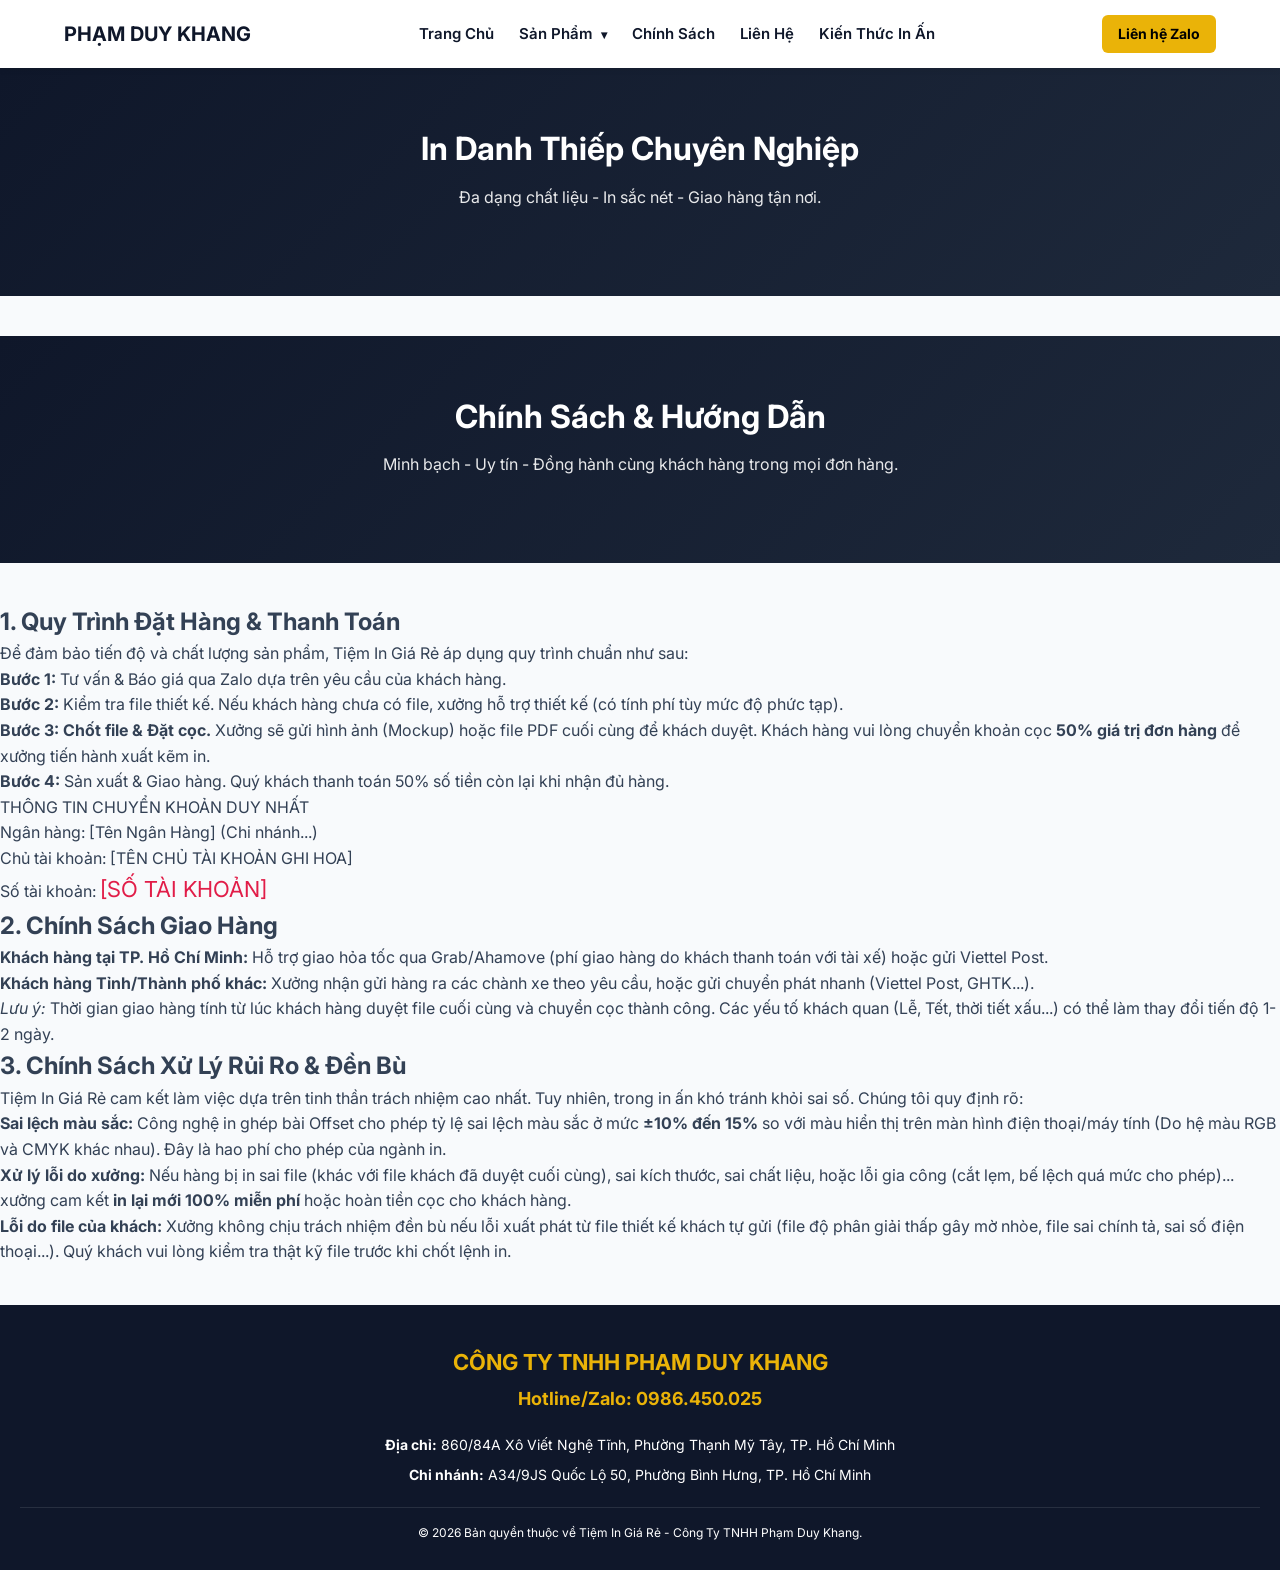
==== chinh-sach.html @ 33e27e48 "Update chinh-sach.html" ====
<!DOCTYPE html>
<html lang="vi">
    
    <!-- Google tag (gtag.js) -->
<script async src="https://www.googletagmanager.com/gtag/js?id=G-KDV619X24Z"></script>
<script>
  window.dataLayer = window.dataLayer || [];
  function gtag(){dataLayer.push(arguments);}
  gtag('js', new Date());

  gtag('config', 'G-KDV619X24Z');
</script>
    
<head>
    <meta charset="UTF-8">
    <meta name="viewport" content="width=device-width, initial-scale=1.0">
    <title>Tiệm In Giá Rẻ | CÔNG TY TNHH PHẠM DUY KHANG</title>
    <link rel="icon" href="favicon.png" type="image/png">
    <link rel="stylesheet" href="style.css">
    
    <!-- GỌI BỘ NÃO JS TỰ ĐỘNG NẠP HEADER/FOOTER -->
    <script src="main.js" defer></script> 
</head>
<body>
    <!-- ĐIỂM CHỜ NẠP HEADER TỰ ĐỘNG -->
    <div id="header-placeholder"></div>

    <section class="hero">
        <h1>In Danh Thiếp Chuyên Nghiệp</h1>
        <p>Đa dạng chất liệu - In sắc nét - Giao hàng tận nơi.</p>
    </section>

    <section class="hero" style="padding: 60px 20px;">
        <h1>Chính Sách & Hướng Dẫn</h1>
        <p>Minh bạch - Uy tín - Đồng hành cùng khách hàng trong mọi đơn hàng.</p>
    </section>

    <div class="policy-container">
        
        <!-- 1. Hướng Dẫn Đặt Hàng & Thanh Toán -->
        <div class="policy-section">
            <h2 class="policy-title">1. Quy Trình Đặt Hàng & Thanh Toán</h2>
            <div class="policy-content">
                <p>Để đảm bảo tiến độ và chất lượng sản phẩm, Tiệm In Giá Rẻ áp dụng quy trình chuẩn như sau:</p>
                <ul>
                    <li><strong>Bước 1:</strong> Tư vấn & Báo giá qua Zalo dựa trên yêu cầu của khách hàng.</li>
                    <li><strong>Bước 2:</strong> Kiểm tra file thiết kế. Nếu khách hàng chưa có file, xưởng hỗ trợ thiết kế (có tính phí tùy mức độ phức tạp).</li>
                    <li><strong>Bước 3: Chốt file & Đặt cọc.</strong> Xưởng sẽ gửi hình ảnh (Mockup) hoặc file PDF cuối cùng để khách duyệt. Khách hàng vui lòng chuyển khoản cọc <strong>50% giá trị đơn hàng</strong> để xưởng tiến hành xuất kẽm in.</li>
                    <li><strong>Bước 4:</strong> Sản xuất & Giao hàng. Quý khách thanh toán 50% số tiền còn lại khi nhận đủ hàng.</li>
                </ul>
                <div class="bank-box">
                    <div class="bank-name">THÔNG TIN CHUYỂN KHOẢN DUY NHẤT</div>
                    <div class="bank-details">
                        <!-- ANH SỬA LẠI TÊN NGÂN HÀNG VÀ STK CỦA ANH Ở ĐÂY NHÉ -->
                        Ngân hàng: [Tên Ngân Hàng] (Chi nhánh...)<br>
                        Chủ tài khoản: [TÊN CHỦ TÀI KHOẢN GHI HOA]<br>
                        Số tài khoản: <span style="font-size: 22px; color: #e11d48;">[SỐ TÀI KHOẢN]</span>
                    </div>
                </div>
            </div>
        </div>

        <!-- 2. Chính Sách Giao Hàng -->
        <div class="policy-section">
            <h2 class="policy-title">2. Chính Sách Giao Hàng</h2>
            <div class="policy-content">
                <ul>
                    <li><strong>Khách hàng tại TP. Hồ Chí Minh:</strong> Hỗ trợ giao hỏa tốc qua Grab/Ahamove (phí giao hàng do khách thanh toán với tài xế) hoặc gửi Viettel Post.</li>
                    <li><strong>Khách hàng Tỉnh/Thành phố khác:</strong> Xưởng nhận gửi hàng ra các chành xe theo yêu cầu, hoặc gửi chuyển phát nhanh (Viettel Post, GHTK...).</li>
                    <li><em>Lưu ý:</em> Thời gian giao hàng tính từ lúc khách hàng duyệt file cuối cùng và chuyển cọc thành công. Các yếu tố khách quan (Lễ, Tết, thời tiết xấu...) có thể làm thay đổi tiến độ 1-2 ngày.</li>
                </ul>
            </div>
        </div>

        <!-- 3. Chính Sách Xử Lý Rủi Ro / Bảo Hành -->
        <div class="policy-section">
            <h2 class="policy-title">3. Chính Sách Xử Lý Rủi Ro & Đền Bù</h2>
            <div class="policy-content">
                <p>Tiệm In Giá Rẻ cam kết làm việc dựa trên tinh thần trách nhiệm cao nhất. Tuy nhiên, trong in ấn khó tránh khỏi sai số. Chúng tôi quy định rõ:</p>
                <ul>
                    <li><strong>Sai lệch màu sắc:</strong> Công nghệ in ghép bài Offset cho phép tỷ lệ sai lệch màu sắc ở mức <strong>±10% đến 15%</strong> so với màu hiển thị trên màn hình điện thoại/máy tính (Do hệ màu RGB và CMYK khác nhau). Đây là hao phí cho phép của ngành in.</li>
                    <li><strong>Xử lý lỗi do xưởng:</strong> Nếu hàng bị in sai file (khác với file khách đã duyệt cuối cùng), sai kích thước, sai chất liệu, hoặc lỗi gia công (cắt lẹm, bế lệch quá mức cho phép)... xưởng cam kết <strong>in lại mới 100% miễn phí</strong> hoặc hoàn tiền cọc cho khách hàng.</li>
                    <li><strong>Lỗi do file của khách:</strong> Xưởng không chịu trách nhiệm đền bù nếu lỗi xuất phát từ file thiết kế khách tự gửi (file độ phân giải thấp gây mờ nhòe, file sai chính tả, sai số điện thoại...). Quý khách vui lòng kiểm tra thật kỹ file trước khi chốt lệnh in.</li>
                </ul>
            </div>
        </div>

    </div>

    <footer id="contact">
        <h2>CÔNG TY TNHH PHẠM DUY KHANG</h2>
        <p><strong>Hotline/Zalo:</strong> 0986.450.025</p>
        <p><strong>Địa chỉ:</strong> 860/84A Xô Viết Nghệ Tĩnh, Phường Thạnh Mỹ Tây, TP. Hồ Chí Minh</p>
        <p><strong>Chi nhánh:</strong> A34/9JS Quốc Lộ 50, Phường Bình Hưng, TP. Hồ Chí Minh</p>
        <p class="copyright">© 2026 Bản quyền thuộc về Tiệm In Giá Rẻ - Công Ty TNHH Phạm Duy Khang.</p>
    </footer>

    <script>
        document.addEventListener('DOMContentLoaded', function() {
            const mobileMenu = document.getElementById('mobile-menu');
            const navLinks = document.getElementById('nav-links');
            mobileMenu.addEventListener('click', function() {
                navLinks.classList.toggle('active');
                mobileMenu.classList.toggle('is-active');
            });

            const dropBtn = document.querySelector('.dropbtn');
            const dropdownContent = document.querySelector('.dropdown-content');
            dropBtn.addEventListener('click', function(e) {
                if (window.innerWidth <= 768) {
                    e.preventDefault();
                    dropdownContent.classList.toggle('show');
                }
            });
        });
    </script>
</body>
</html>
---- style.css ----
/* 1. NHÚNG FONT CHỮ HIỆN ĐẠI TỪ GOOGLE */
@import url('https://fonts.googleapis.com/css2?family=Inter:wght@400;600;700&display=swap');

/* 2. KHAI BÁO BIẾN MÀU SẮC THƯƠNG HIỆU */
:root {
    --primary-blue: #0f172a; 
    --accent-gold: #eab308;  
    --bg-light: #f8fafc;     
    --text-main: #334155;    
    --white: #ffffff;
}

/* 3. ĐỊNH DẠNG CHUNG */
* { margin: 0; padding: 0; box-sizing: border-box; font-family: 'Inter', sans-serif; }
body { background-color: var(--bg-light); color: var(--text-main); line-height: 1.6; }

/* 4. THANH MENU (STICKY & KÍNH MỜ) */
header {
    display: flex;
    justify-content: space-between;
    align-items: center;
    padding: 15px 5%;
    background: rgba(255, 255, 255, 0.95);
    backdrop-filter: blur(10px); /* Hiệu ứng kính mờ */
    position: sticky;
    top: 0;
    z-index: 1000;
    box-shadow: 0 4px 6px -1px rgba(0, 0, 0, 0.05);
}

.logo a { text-decoration: none; font-size: 20px; font-weight: 700; color: var(--primary-blue); }

.nav-links { display: flex; align-items: center; gap: 25px; }
.nav-links a { text-decoration: none; color: var(--primary-blue); font-weight: 600; font-size: 15px; transition: color 0.3s; }
.nav-links a:hover { color: var(--accent-gold); }

/* Nút Zalo trên menu với hiệu ứng nảy nhẹ */
.btn-cta-header { background-color: var(--accent-gold); color: #000; padding: 8px 16px; border-radius: 6px; text-decoration: none; font-weight: 700; font-size: 14px; transition: all 0.3s ease; }
.btn-cta-header:hover { transform: translateY(-2px); box-shadow: 0 4px 10px rgba(234, 179, 8, 0.4); }
.btn-cta-mobile { display: none; }

/* --- MENU DROPDOWN (MÁY TÍNH) --- */
.dropdown { position: relative; display: inline-block; }
.dropbtn { display: inline-block; cursor: pointer; }
.arrow { font-size: 12px; margin-left: 5px; }

.dropdown-content {
    display: none; position: absolute; background-color: var(--white); min-width: 200px;
    box-shadow: 0 10px 25px rgba(0,0,0,0.1); z-index: 1000; border-radius: 8px;
    top: 100%; left: 0; padding: 10px 0; margin-top: 10px;
}
/* CẦU NỐI VÔ HÌNH CHỐNG RỚT MENU */
.dropdown-content::before { content: ""; position: absolute; top: -15px; left: 0; width: 100%; height: 15px; background: transparent; }

.dropdown-content a { color: var(--text-main); padding: 12px 20px; text-decoration: none; display: block; font-size: 14px; transition: background-color 0.2s; }
.dropdown-content a:hover { background-color: var(--bg-light); color: var(--accent-gold); }
.dropdown:hover .dropdown-content { display: block; }

/* NÚT HAMBURGER (ẨN TRÊN MÁY TÍNH) */
.menu-toggle { display: none; flex-direction: column; cursor: pointer; gap: 5px; }
.menu-toggle span { width: 25px; height: 3px; background-color: var(--primary-blue); border-radius: 3px; transition: 0.3s; }

/* 5. BANNER (HERO SECTION) */
.hero { background: linear-gradient(135deg, var(--primary-blue) 0%, #1e293b 100%); color: var(--white); text-align: center; padding: 60px 20px; margin-bottom: 40px; }
.hero h1 { font-size: 32px; margin-bottom: 15px; font-weight: 700; line-height: 1.3;}
.hero p { font-size: 16px; margin-bottom: 25px; opacity: 0.9; }

/* Nút bấm Banner nổi bật 3D */
.btn-cta { display: inline-block; background-color: var(--accent-gold); color: #000; padding: 12px 28px; border-radius: 8px; text-decoration: none; font-weight: 700; transition: all 0.3s ease; box-shadow: 0 4px 6px -1px rgba(234, 179, 8, 0.4);}
.btn-cta:hover { transform: translateY(-2px); box-shadow: 0 10px 15px -3px rgba(234, 179, 8, 0.5); }

/* 6. DANH SÁCH SẢN PHẨM & HIỆU ỨNG THẺ NỔI 3D PRO */
.products { 
    display: grid; 
    grid-template-columns: repeat(auto-fit, minmax(280px, 1fr)); 
    gap: 30px; 
    padding: 0 5%; 
    max-width: 1200px; 
    margin: 0 auto 60px auto; 
}

/* Thẻ sản phẩm mượt mà - Thêm overflow để chứa ảnh zoom */
.card { 
    background: var(--white); 
    border-radius: 16px; 
    padding: 20px; 
    text-align: center; 
    box-shadow: 0 4px 6px -1px rgba(0,0,0,0.05); 
    border: 1px solid #e2e8f0; 
    transition: all 0.4s cubic-bezier(0.175, 0.885, 0.32, 1.275); /* Hiệu ứng nảy nhẹ cực mượt */
    overflow: hidden;
}

/* HIỆU ỨNG NỔI LÊN MẠNH MẼ KHI RÊ CHUỘT */
.card:hover { 
    transform: translateY(-15px); /* Nổi cao hẳn lên 15px */
    box-shadow: 0 25px 35px -5px rgba(0, 0, 0, 0.15), 0 15px 15px -5px rgba(0, 0, 0, 0.05); /* Bóng đổ sâu và xịn hơn */
    border-color: var(--accent-gold); /* Viền sáng lên màu Vàng Gold */
}

/* Ảnh sản phẩm */
.product-img { 
    width: 100%; 
    border-radius: 12px; 
    margin-bottom: 15px; 
    object-fit: cover; 
    aspect-ratio: 1/1; 
    transition: transform 0.5s ease; /* Thời gian zoom ảnh */
}

/* Tự động phóng to ảnh (zoom in) khi rê chuột vào thẻ */
.card:hover .product-img {
    transform: scale(1.08); /* Phóng to ảnh 8% */
}

.card h3 { color: var(--primary-blue); font-size: 18px; margin-bottom: 8px; }
.card p { font-size: 14px; margin-bottom: 15px; color: #64748b; min-height: 45px;}

/* Nút "Xem các loại" */
.card-link { 
    display: inline-block; color: var(--primary-blue); text-decoration: none; font-weight: 700; 
    padding: 8px 15px; border: 2px solid var(--primary-blue); border-radius: 8px; width: 100%; transition: all 0.3s; 
}
.card-link:hover { background-color: var(--primary-blue); color: var(--white); }

/* 7. CHÂN TRANG */
footer { background-color: var(--primary-blue); color: var(--white); text-align: center; padding: 40px 20px 20px; margin-top: 40px; }

/* Tên công ty: Kéo giảm margin-bottom để Hotline xích lên sát hơn */
footer h2 { color: var(--accent-gold); margin-bottom: 5px; font-size: 22px; }

/* Dòng Hotline: To, Vàng Gold áp dụng cho cả Máy tính và Điện thoại */
footer p:nth-of-type(1) { font-size: 18px; color: var(--accent-gold); font-weight: 700; margin-bottom: 20px; margin-top: 0; }

footer p { margin-bottom: 8px; font-size: 14px; }
.copyright { margin-top: 20px; padding-top: 15px; border-top: 1px solid rgba(255,255,255,0.1); font-size: 12px; }

/* --- 8. TỐI ƯU CỰC MẠNH CHO ĐIỆN THOẠI --- */
@media (max-width: 768px) {
    .menu-toggle { display: flex; } 
    .btn-cta-header { display: none; } 
    
    .nav-links {
        display: none; flex-direction: column; position: absolute; top: 100%; left: 0; width: 100%;
        background-color: rgba(255, 255, 255, 0.98); padding: 20px; box-shadow: 0 10px 15px rgba(0,0,0,0.1); align-items: flex-start; gap: 15px;
    }
    .nav-links.active { display: flex; } 

    .dropdown { width: 100%; }
    .dropdown-content { display: none; position: static; box-shadow: none; padding-left: 20px; margin-top: 10px; background: transparent; width: 100%; border-left: 2px solid var(--accent-gold); border-radius: 0; }
    .dropdown-content.show { display: block; }
    
    .btn-cta-mobile { display: inline-block; background-color: var(--accent-gold); color: #000; padding: 10px 20px; border-radius: 6px; text-decoration: none; font-weight: 700; margin-top: 10px; width: 100%; text-align: center; }

    .menu-toggle.is-active span:nth-child(1) { transform: translateY(8px) rotate(45deg); }
    .menu-toggle.is-active span:nth-child(2) { opacity: 0; }
    .menu-toggle.is-active span:nth-child(3) { transform: translateY(-8px) rotate(-45deg); }

    .hero { padding: 40px 15px; }
    .hero h1 { font-size: 24px; }
}

/* --- ÉP TUYỆT ĐỐI KHÔNG RỚT DÒNG TRÊN MOBILE --- */
@media (max-width: 768px) {
    /* Ép tiêu đề Banner thẳng 1 hàng */
    .hero h1 { font-size: 4.2vw !important; white-space: nowrap !important; }
    
    /* Mở rộng tối đa lề 2 bên của chân trang */
    footer { padding-left: 2px !important; padding-right: 2px !important; overflow-x: hidden !important; }
    
    /* Ép 2 dòng địa chỉ và chi nhánh thẳng 1 hàng */
    footer p:nth-of-type(2),
    footer p:nth-of-type(3) { font-size: 2.6vw !important; white-space: nowrap !important; }
    
    /* Ép dòng bản quyền thẳng 1 hàng */
    .copyright { font-size: 2.3vw !important; white-space: nowrap !important; }
}

/* =========================================
   NÚT GỌI & ZALO THẢ NỔI (DÙNG CHUNG TOÀN TRANG)
   ========================================= */
.floating-buttons {
    position: fixed;
    bottom: 20px;
    right: 20px;
    display: flex;
    flex-direction: column;
    gap: 15px;
    z-index: 99999;
}
.float-btn {
    width: 50px;
    height: 50px;
    border-radius: 50%;
    display: flex;
    align-items: center;
    justify-content: center;
    box-shadow: 0 4px 10px rgba(0,0,0,0.3);
    text-decoration: none;
    color: #fff;
    font-size: 24px;
    animation: rung 2s infinite ease-in-out;
    transition: transform 0.3s;
}
.float-btn:hover { transform: scale(1.1); animation: none; }
.btn-call { background-color: #dc2626; }
.btn-zalo { background-color: #0068ff; font-weight: bold; font-size: 14px; text-align: center; line-height: 1.2;}
@keyframes rung {
    0% { transform: rotate(0) scale(1) skew(1deg); }
    10% { transform: rotate(-25deg) scale(1) skew(1deg); }
    20% { transform: rotate(25deg) scale(1) skew(1deg); }
    30% { transform: rotate(-25deg) scale(1) skew(1deg); }
    40% { transform: rotate(25deg) scale(1) skew(1deg); }
    50% { transform: rotate(0) scale(1) skew(1deg); }
    100% { transform: rotate(0) scale(1) skew(1deg); }
}
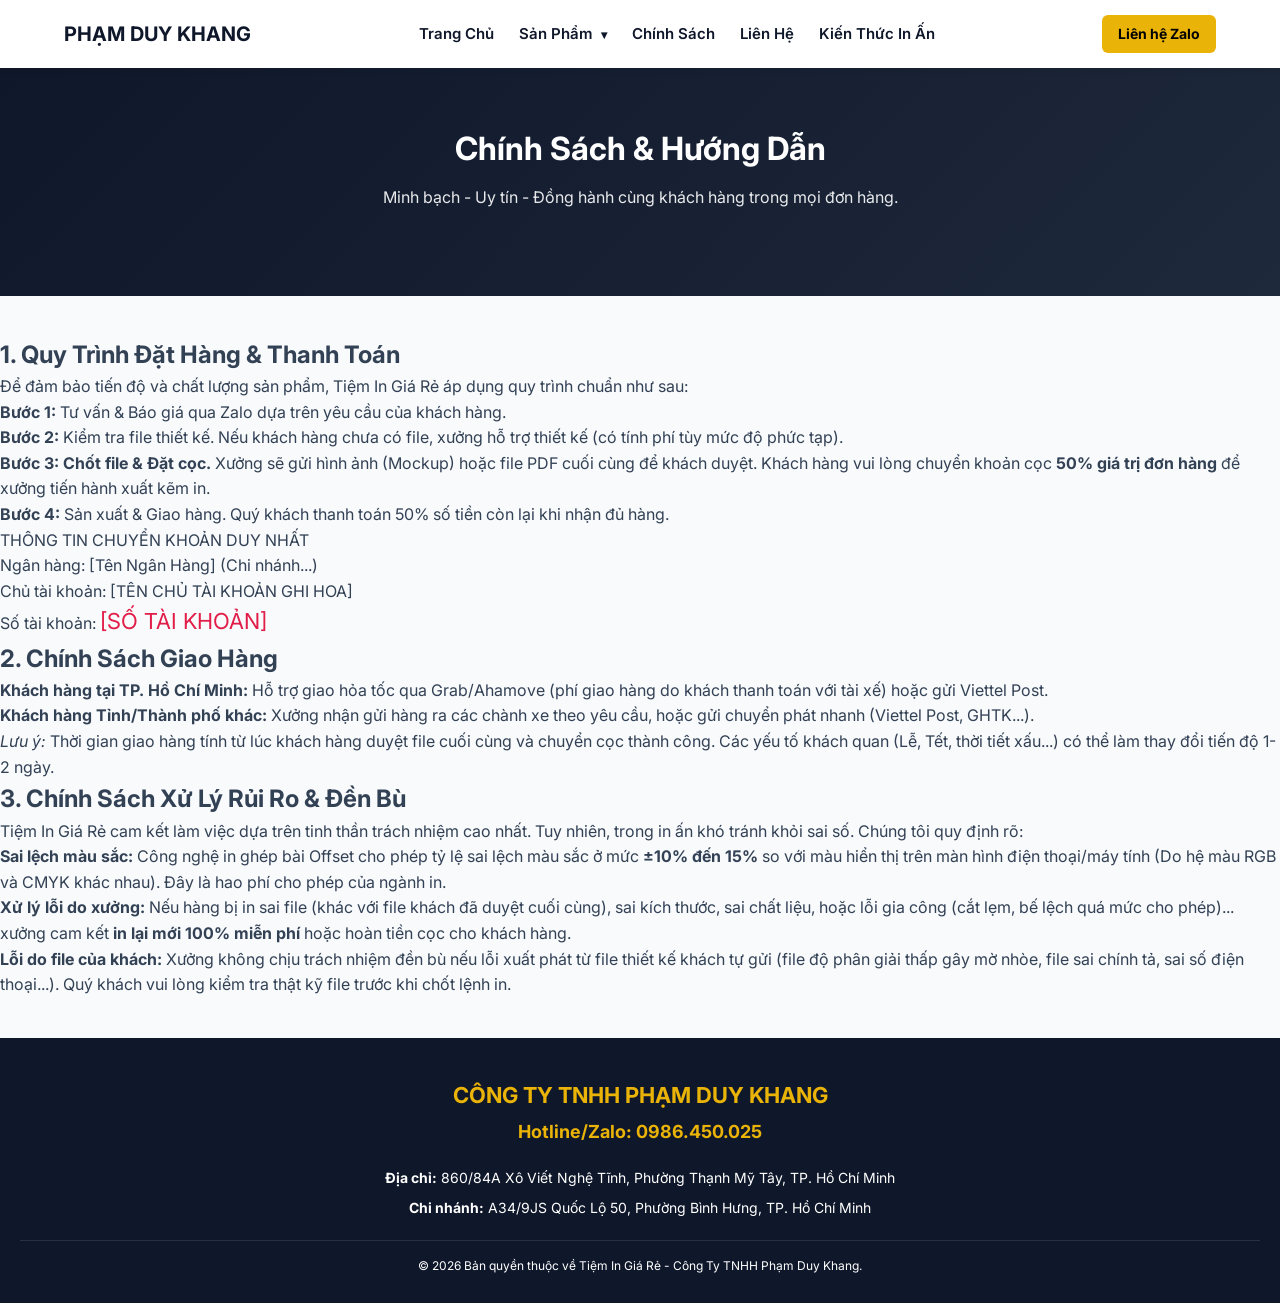
==== commit 64206e09: "Update chinh-sach.html" ====
--- a/chinh-sach.html
+++ b/chinh-sach.html
@@ -24,11 +24,6 @@
 <body>
     <!-- ĐIỂM CHỜ NẠP HEADER TỰ ĐỘNG -->
     <div id="header-placeholder"></div>
-
-    <section class="hero">
-        <h1>In Danh Thiếp Chuyên Nghiệp</h1>
-        <p>Đa dạng chất liệu - In sắc nét - Giao hàng tận nơi.</p>
-    </section>
 
     <section class="hero" style="padding: 60px 20px;">
         <h1>Chính Sách & Hướng Dẫn</h1>
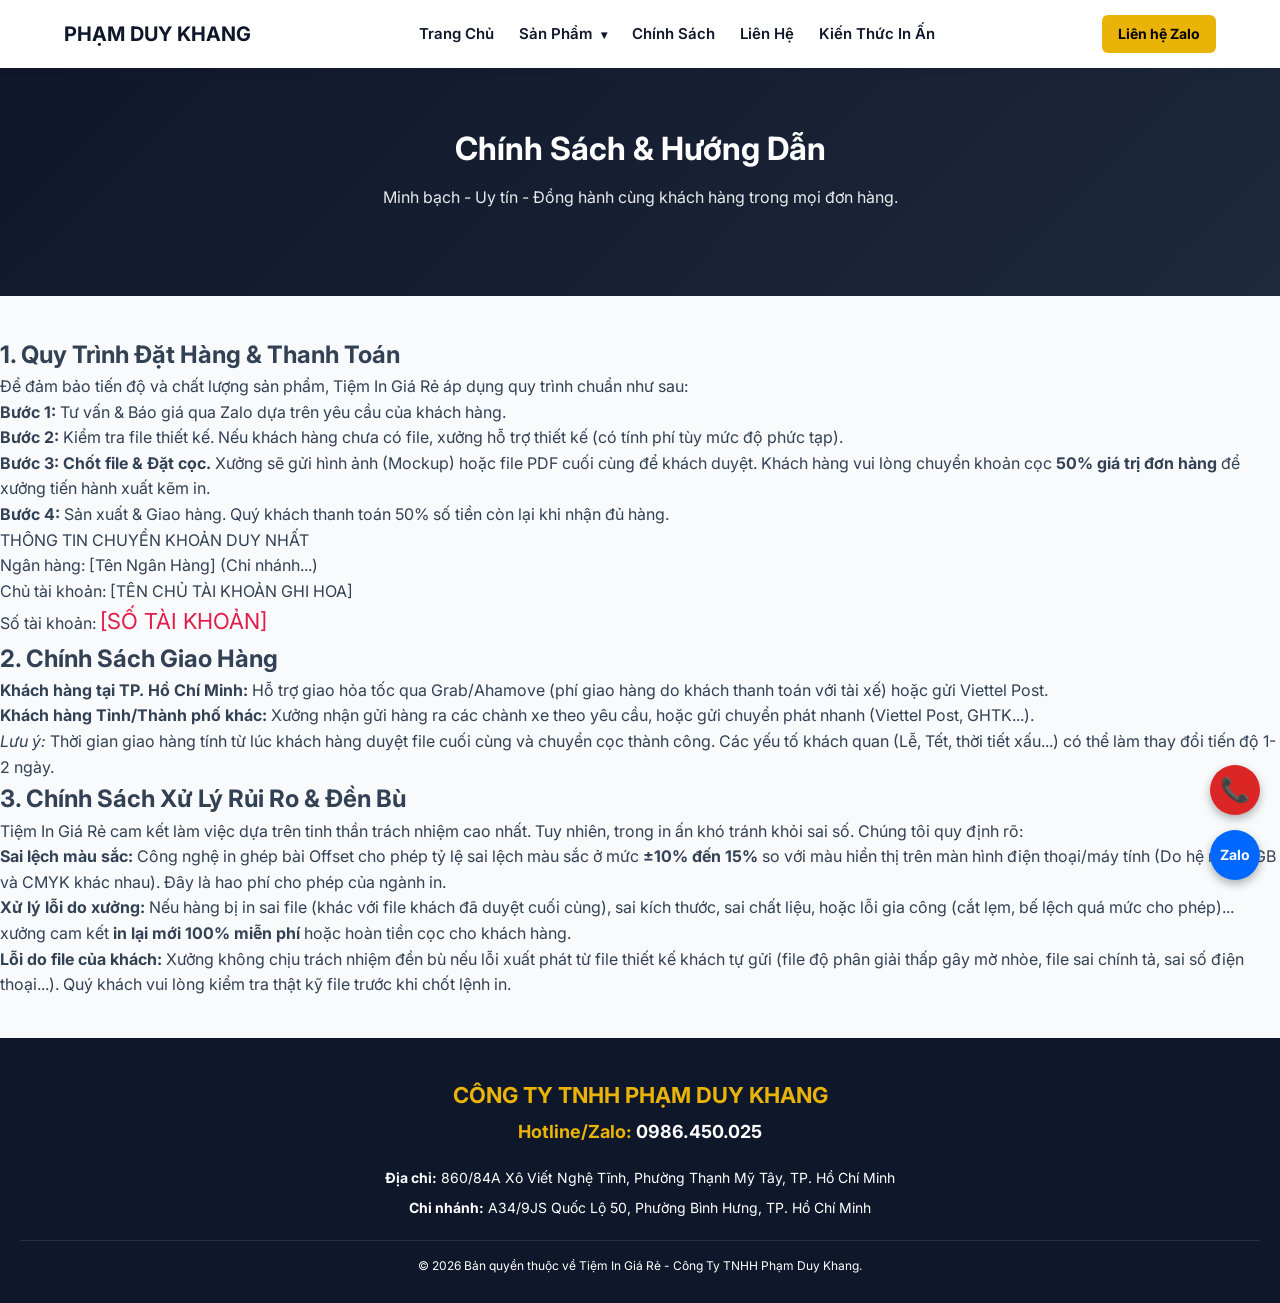
==== commit 370b7830: "Update chinh-sach.html" ====
--- a/chinh-sach.html
+++ b/chinh-sach.html
@@ -82,32 +82,13 @@
 
     </div>
 
-    <footer id="contact">
-        <h2>CÔNG TY TNHH PHẠM DUY KHANG</h2>
-        <p><strong>Hotline/Zalo:</strong> 0986.450.025</p>
-        <p><strong>Địa chỉ:</strong> 860/84A Xô Viết Nghệ Tĩnh, Phường Thạnh Mỹ Tây, TP. Hồ Chí Minh</p>
-        <p><strong>Chi nhánh:</strong> A34/9JS Quốc Lộ 50, Phường Bình Hưng, TP. Hồ Chí Minh</p>
-        <p class="copyright">© 2026 Bản quyền thuộc về Tiệm In Giá Rẻ - Công Ty TNHH Phạm Duy Khang.</p>
-    </footer>
+<!-- ĐIỂM CHỜ NẠP FOOTER TỰ ĐỘNG -->
+    <div id="footer-placeholder"></div>
 
-    <script>
-        document.addEventListener('DOMContentLoaded', function() {
-            const mobileMenu = document.getElementById('mobile-menu');
-            const navLinks = document.getElementById('nav-links');
-            mobileMenu.addEventListener('click', function() {
-                navLinks.classList.toggle('active');
-                mobileMenu.classList.toggle('is-active');
-            });
-
-            const dropBtn = document.querySelector('.dropbtn');
-            const dropdownContent = document.querySelector('.dropdown-content');
-            dropBtn.addEventListener('click', function(e) {
-                if (window.innerWidth <= 768) {
-                    e.preventDefault();
-                    dropdownContent.classList.toggle('show');
-                }
-            });
-        });
-    </script>
+    <!-- CỤM NÚT ZALO THẢ NỔI -->
+    <div class="floating-buttons">
+        <a href="tel:0986450025" class="float-btn btn-call" title="Gọi Ngay">📞</a>
+        <a href="https://zalo.me/0986450025" target="_blank" class="float-btn btn-zalo" title="Chat Zalo">Zalo</a>
+    </div>
 </body>
-</html>
+</html>
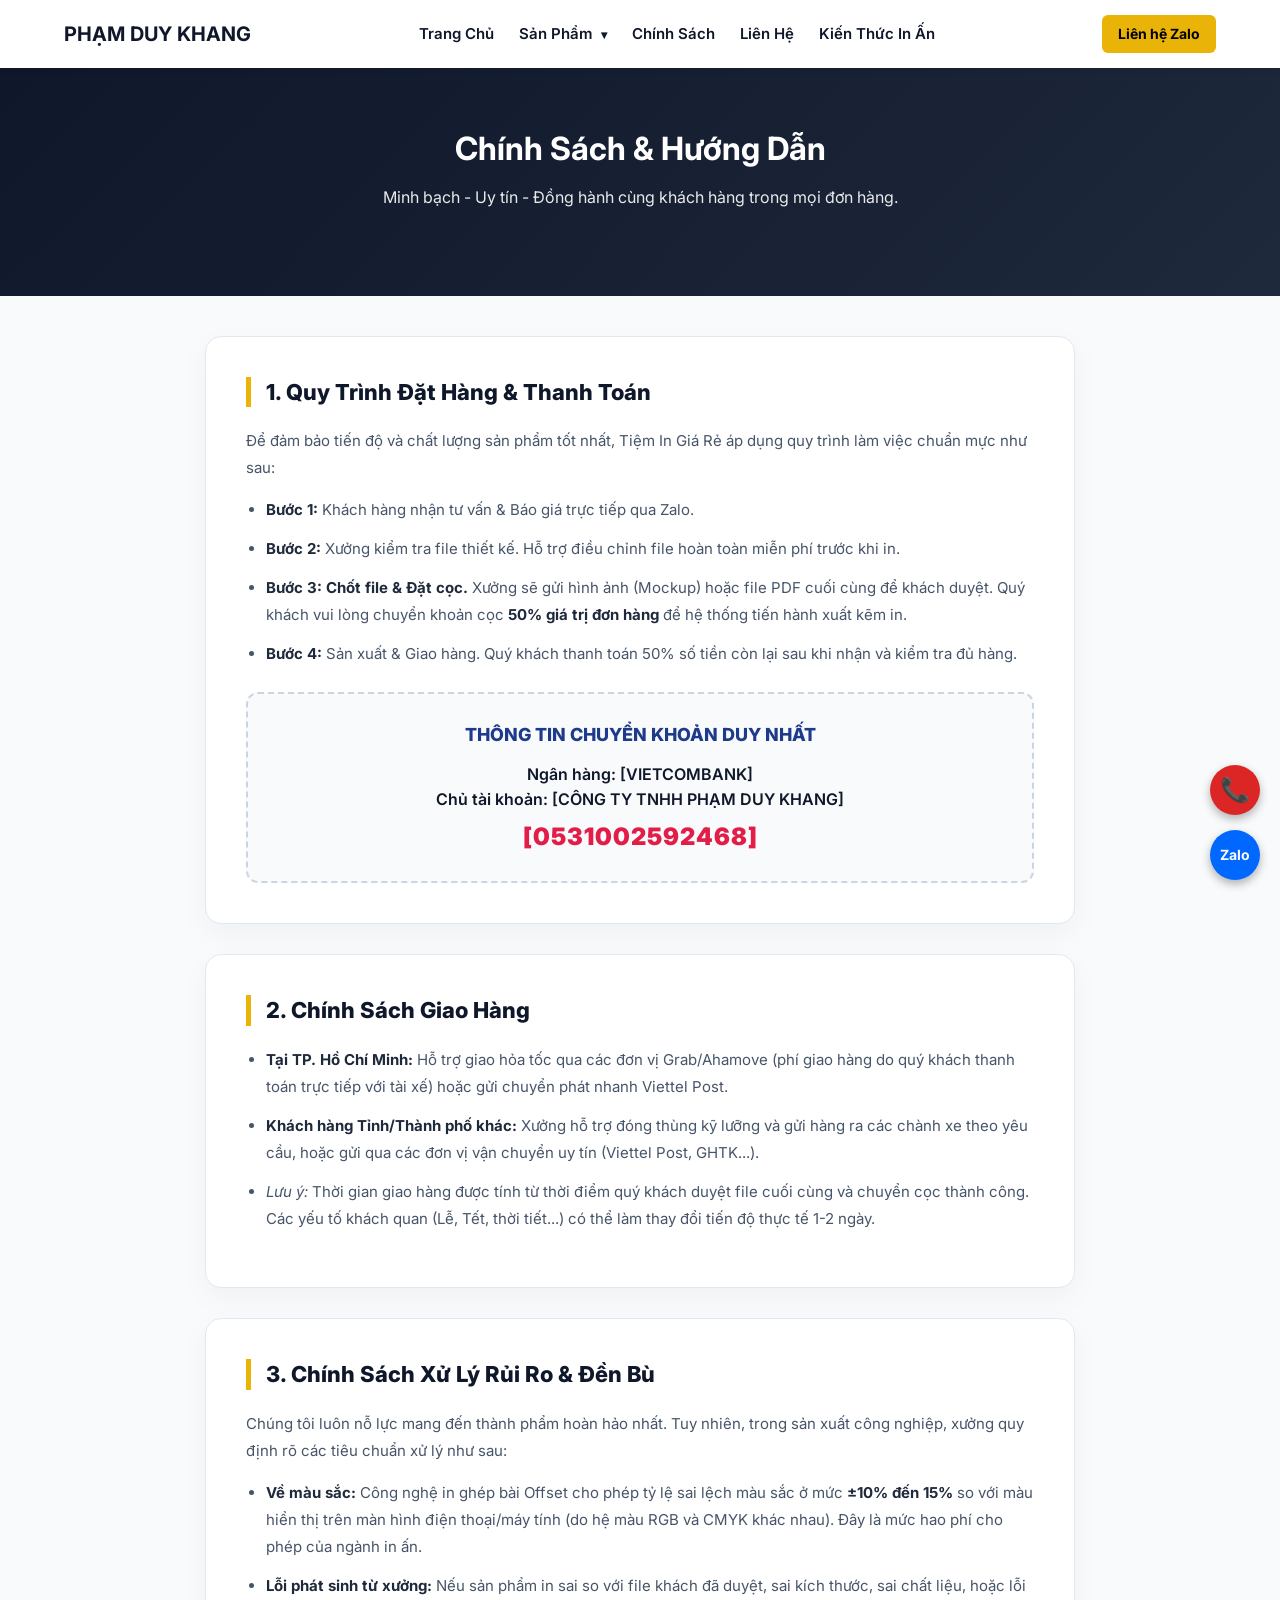
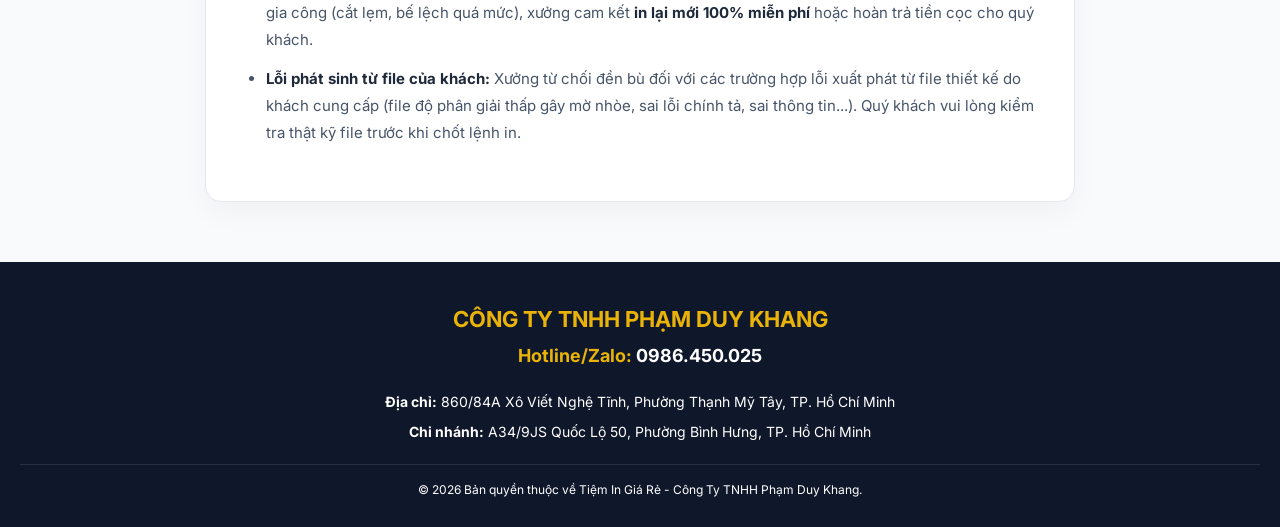
==== commit ca159b2e: "Update chinh-sach.html" ====
--- a/chinh-sach.html
+++ b/chinh-sach.html
@@ -1,94 +1,113 @@
 <!DOCTYPE html>
 <html lang="vi">
-    
-    <!-- Google tag (gtag.js) -->
-<script async src="https://www.googletagmanager.com/gtag/js?id=G-KDV619X24Z"></script>
-<script>
-  window.dataLayer = window.dataLayer || [];
-  function gtag(){dataLayer.push(arguments);}
-  gtag('js', new Date());
-
-  gtag('config', 'G-KDV619X24Z');
-</script>
-    
 <head>
     <meta charset="UTF-8">
     <meta name="viewport" content="width=device-width, initial-scale=1.0">
-    <title>Tiệm In Giá Rẻ | CÔNG TY TNHH PHẠM DUY KHANG</title>
-    <link rel="icon" href="favicon.png" type="image/png">
+    <title>Chính Sách & Hướng Dẫn | CÔNG TY TNHH PHẠM DUY KHANG</title>
+    
+    <!-- GỌI FILE CSS CHUNG -->
     <link rel="stylesheet" href="style.css">
     
     <!-- GỌI BỘ NÃO JS TỰ ĐỘNG NẠP HEADER/FOOTER -->
     <script src="main.js" defer></script> 
+    
+    <style>
+        /* CSS GIAO DIỆN CHUẨN XỊN CHO TRANG CHÍNH SÁCH */
+        .policy-container { max-width: 900px; margin: 40px auto 60px; padding: 0 15px; }
+        .policy-card { background: #fff; padding: 40px; border-radius: 16px; border: 1px solid #e2e8f0; box-shadow: 0 10px 30px rgba(0,0,0,0.04); margin-bottom: 30px; }
+        .policy-title { font-size: 22px; color: #0f172a; margin-top: 0; margin-bottom: 20px; font-weight: 800; border-left: 5px solid var(--accent-gold, #fbbf24); padding-left: 15px; line-height: 1.4; }
+        .policy-content { color: #475569; line-height: 1.8; font-size: 15px; }
+        .policy-content p { margin-bottom: 15px; }
+        .policy-content ul { padding-left: 20px; margin-bottom: 15px; }
+        .policy-content li { margin-bottom: 12px; }
+        .policy-content strong { color: #1e293b; }
+        
+        /* Box thông tin chuyển khoản nổi bật */
+        .bank-box { background: #f8fafc; border: 2px dashed #cbd5e1; padding: 25px; border-radius: 12px; margin-top: 25px; text-align: center; }
+        .bank-name { font-size: 18px; font-weight: 800; color: #1e3a8a; margin-bottom: 10px; }
+        .bank-details { font-size: 16px; color: #0f172a; font-weight: 600; line-height: 1.6; }
+        .bank-number { font-size: 24px; color: #e11d48; font-weight: 900; display: block; margin-top: 5px; letter-spacing: 1px; }
+        
+        /* Tối ưu riêng cho điện thoại */
+        @media (max-width: 768px) {
+            .policy-card { padding: 25px 20px; }
+            .policy-title { font-size: 19px; }
+            .bank-number { font-size: 20px; }
+        }
+    </style>
 </head>
 <body>
+
     <!-- ĐIỂM CHỜ NẠP HEADER TỰ ĐỘNG -->
     <div id="header-placeholder"></div>
 
-    <section class="hero" style="padding: 60px 20px;">
+    <!-- PHẦN 2: BANNER CHÍNH -->
+    <section class="hero">
         <h1>Chính Sách & Hướng Dẫn</h1>
         <p>Minh bạch - Uy tín - Đồng hành cùng khách hàng trong mọi đơn hàng.</p>
     </section>
 
+    <!-- PHẦN 3: NỘI DUNG CHÍNH SÁCH -->
     <div class="policy-container">
         
-        <!-- 1. Hướng Dẫn Đặt Hàng & Thanh Toán -->
-        <div class="policy-section">
+        <!-- Mục 1: Đặt hàng & Thanh toán -->
+        <div class="policy-card">
             <h2 class="policy-title">1. Quy Trình Đặt Hàng & Thanh Toán</h2>
             <div class="policy-content">
-                <p>Để đảm bảo tiến độ và chất lượng sản phẩm, Tiệm In Giá Rẻ áp dụng quy trình chuẩn như sau:</p>
+                <p>Để đảm bảo tiến độ và chất lượng sản phẩm tốt nhất, Tiệm In Giá Rẻ áp dụng quy trình làm việc chuẩn mực như sau:</p>
                 <ul>
-                    <li><strong>Bước 1:</strong> Tư vấn & Báo giá qua Zalo dựa trên yêu cầu của khách hàng.</li>
-                    <li><strong>Bước 2:</strong> Kiểm tra file thiết kế. Nếu khách hàng chưa có file, xưởng hỗ trợ thiết kế (có tính phí tùy mức độ phức tạp).</li>
-                    <li><strong>Bước 3: Chốt file & Đặt cọc.</strong> Xưởng sẽ gửi hình ảnh (Mockup) hoặc file PDF cuối cùng để khách duyệt. Khách hàng vui lòng chuyển khoản cọc <strong>50% giá trị đơn hàng</strong> để xưởng tiến hành xuất kẽm in.</li>
-                    <li><strong>Bước 4:</strong> Sản xuất & Giao hàng. Quý khách thanh toán 50% số tiền còn lại khi nhận đủ hàng.</li>
+                    <li><strong>Bước 1:</strong> Khách hàng nhận tư vấn & Báo giá trực tiếp qua Zalo.</li>
+                    <li><strong>Bước 2:</strong> Xưởng kiểm tra file thiết kế. Hỗ trợ điều chỉnh file hoàn toàn miễn phí trước khi in.</li>
+                    <li><strong>Bước 3: Chốt file & Đặt cọc.</strong> Xưởng sẽ gửi hình ảnh (Mockup) hoặc file PDF cuối cùng để khách duyệt. Quý khách vui lòng chuyển khoản cọc <strong>50% giá trị đơn hàng</strong> để hệ thống tiến hành xuất kẽm in.</li>
+                    <li><strong>Bước 4:</strong> Sản xuất & Giao hàng. Quý khách thanh toán 50% số tiền còn lại sau khi nhận và kiểm tra đủ hàng.</li>
                 </ul>
+                
                 <div class="bank-box">
                     <div class="bank-name">THÔNG TIN CHUYỂN KHOẢN DUY NHẤT</div>
                     <div class="bank-details">
-                        <!-- ANH SỬA LẠI TÊN NGÂN HÀNG VÀ STK CỦA ANH Ở ĐÂY NHÉ -->
-                        Ngân hàng: [Tên Ngân Hàng] (Chi nhánh...)<br>
-                        Chủ tài khoản: [TÊN CHỦ TÀI KHOẢN GHI HOA]<br>
-                        Số tài khoản: <span style="font-size: 22px; color: #e11d48;">[SỐ TÀI KHOẢN]</span>
+                        Ngân hàng: [VIETCOMBANK]<br>
+                        Chủ tài khoản: [CÔNG TY TNHH PHẠM DUY KHANG]<br>
+                        <span class="bank-number">[0531002592468]</span>
                     </div>
                 </div>
             </div>
         </div>
 
-        <!-- 2. Chính Sách Giao Hàng -->
-        <div class="policy-section">
+        <!-- Mục 2: Giao hàng -->
+        <div class="policy-card">
             <h2 class="policy-title">2. Chính Sách Giao Hàng</h2>
             <div class="policy-content">
                 <ul>
-                    <li><strong>Khách hàng tại TP. Hồ Chí Minh:</strong> Hỗ trợ giao hỏa tốc qua Grab/Ahamove (phí giao hàng do khách thanh toán với tài xế) hoặc gửi Viettel Post.</li>
-                    <li><strong>Khách hàng Tỉnh/Thành phố khác:</strong> Xưởng nhận gửi hàng ra các chành xe theo yêu cầu, hoặc gửi chuyển phát nhanh (Viettel Post, GHTK...).</li>
-                    <li><em>Lưu ý:</em> Thời gian giao hàng tính từ lúc khách hàng duyệt file cuối cùng và chuyển cọc thành công. Các yếu tố khách quan (Lễ, Tết, thời tiết xấu...) có thể làm thay đổi tiến độ 1-2 ngày.</li>
+                    <li><strong>Tại TP. Hồ Chí Minh:</strong> Hỗ trợ giao hỏa tốc qua các đơn vị Grab/Ahamove (phí giao hàng do quý khách thanh toán trực tiếp với tài xế) hoặc gửi chuyển phát nhanh Viettel Post.</li>
+                    <li><strong>Khách hàng Tỉnh/Thành phố khác:</strong> Xưởng hỗ trợ đóng thùng kỹ lưỡng và gửi hàng ra các chành xe theo yêu cầu, hoặc gửi qua các đơn vị vận chuyển uy tín (Viettel Post, GHTK...).</li>
+                    <li><em>Lưu ý:</em> Thời gian giao hàng được tính từ thời điểm quý khách duyệt file cuối cùng và chuyển cọc thành công. Các yếu tố khách quan (Lễ, Tết, thời tiết...) có thể làm thay đổi tiến độ thực tế 1-2 ngày.</li>
                 </ul>
             </div>
         </div>
 
-        <!-- 3. Chính Sách Xử Lý Rủi Ro / Bảo Hành -->
-        <div class="policy-section">
+        <!-- Mục 3: Xử lý rủi ro -->
+        <div class="policy-card">
             <h2 class="policy-title">3. Chính Sách Xử Lý Rủi Ro & Đền Bù</h2>
             <div class="policy-content">
-                <p>Tiệm In Giá Rẻ cam kết làm việc dựa trên tinh thần trách nhiệm cao nhất. Tuy nhiên, trong in ấn khó tránh khỏi sai số. Chúng tôi quy định rõ:</p>
+                <p>Chúng tôi luôn nỗ lực mang đến thành phẩm hoàn hảo nhất. Tuy nhiên, trong sản xuất công nghiệp, xưởng quy định rõ các tiêu chuẩn xử lý như sau:</p>
                 <ul>
-                    <li><strong>Sai lệch màu sắc:</strong> Công nghệ in ghép bài Offset cho phép tỷ lệ sai lệch màu sắc ở mức <strong>±10% đến 15%</strong> so với màu hiển thị trên màn hình điện thoại/máy tính (Do hệ màu RGB và CMYK khác nhau). Đây là hao phí cho phép của ngành in.</li>
-                    <li><strong>Xử lý lỗi do xưởng:</strong> Nếu hàng bị in sai file (khác với file khách đã duyệt cuối cùng), sai kích thước, sai chất liệu, hoặc lỗi gia công (cắt lẹm, bế lệch quá mức cho phép)... xưởng cam kết <strong>in lại mới 100% miễn phí</strong> hoặc hoàn tiền cọc cho khách hàng.</li>
-                    <li><strong>Lỗi do file của khách:</strong> Xưởng không chịu trách nhiệm đền bù nếu lỗi xuất phát từ file thiết kế khách tự gửi (file độ phân giải thấp gây mờ nhòe, file sai chính tả, sai số điện thoại...). Quý khách vui lòng kiểm tra thật kỹ file trước khi chốt lệnh in.</li>
+                    <li><strong>Về màu sắc:</strong> Công nghệ in ghép bài Offset cho phép tỷ lệ sai lệch màu sắc ở mức <strong>±10% đến 15%</strong> so với màu hiển thị trên màn hình điện thoại/máy tính (do hệ màu RGB và CMYK khác nhau). Đây là mức hao phí cho phép của ngành in ấn.</li>
+                    <li><strong>Lỗi phát sinh từ xưởng:</strong> Nếu sản phẩm in sai so với file khách đã duyệt, sai kích thước, sai chất liệu, hoặc lỗi gia công (cắt lẹm, bế lệch quá mức), xưởng cam kết <strong>in lại mới 100% miễn phí</strong> hoặc hoàn trả tiền cọc cho quý khách.</li>
+                    <li><strong>Lỗi phát sinh từ file của khách:</strong> Xưởng từ chối đền bù đối với các trường hợp lỗi xuất phát từ file thiết kế do khách cung cấp (file độ phân giải thấp gây mờ nhòe, sai lỗi chính tả, sai thông tin...). Quý khách vui lòng kiểm tra thật kỹ file trước khi chốt lệnh in.</li>
                 </ul>
             </div>
         </div>
 
     </div>
 
-<!-- ĐIỂM CHỜ NẠP FOOTER TỰ ĐỘNG -->
+    <!-- ĐIỂM CHỜ NẠP FOOTER TỰ ĐỘNG -->
     <div id="footer-placeholder"></div>
 
-    <!-- CỤM NÚT ZALO THẢ NỔI -->
+    <!-- CỤM NÚT ZALO THẢ NỔI VẪN GIỮ ĐỂ TRÁNH TRỄ KHI LOAD HEADER/FOOTER -->
     <div class="floating-buttons">
         <a href="tel:0986450025" class="float-btn btn-call" title="Gọi Ngay">📞</a>
         <a href="https://zalo.me/0986450025" target="_blank" class="float-btn btn-zalo" title="Chat Zalo">Zalo</a>
     </div>
+
 </body>
-</html>+</html>
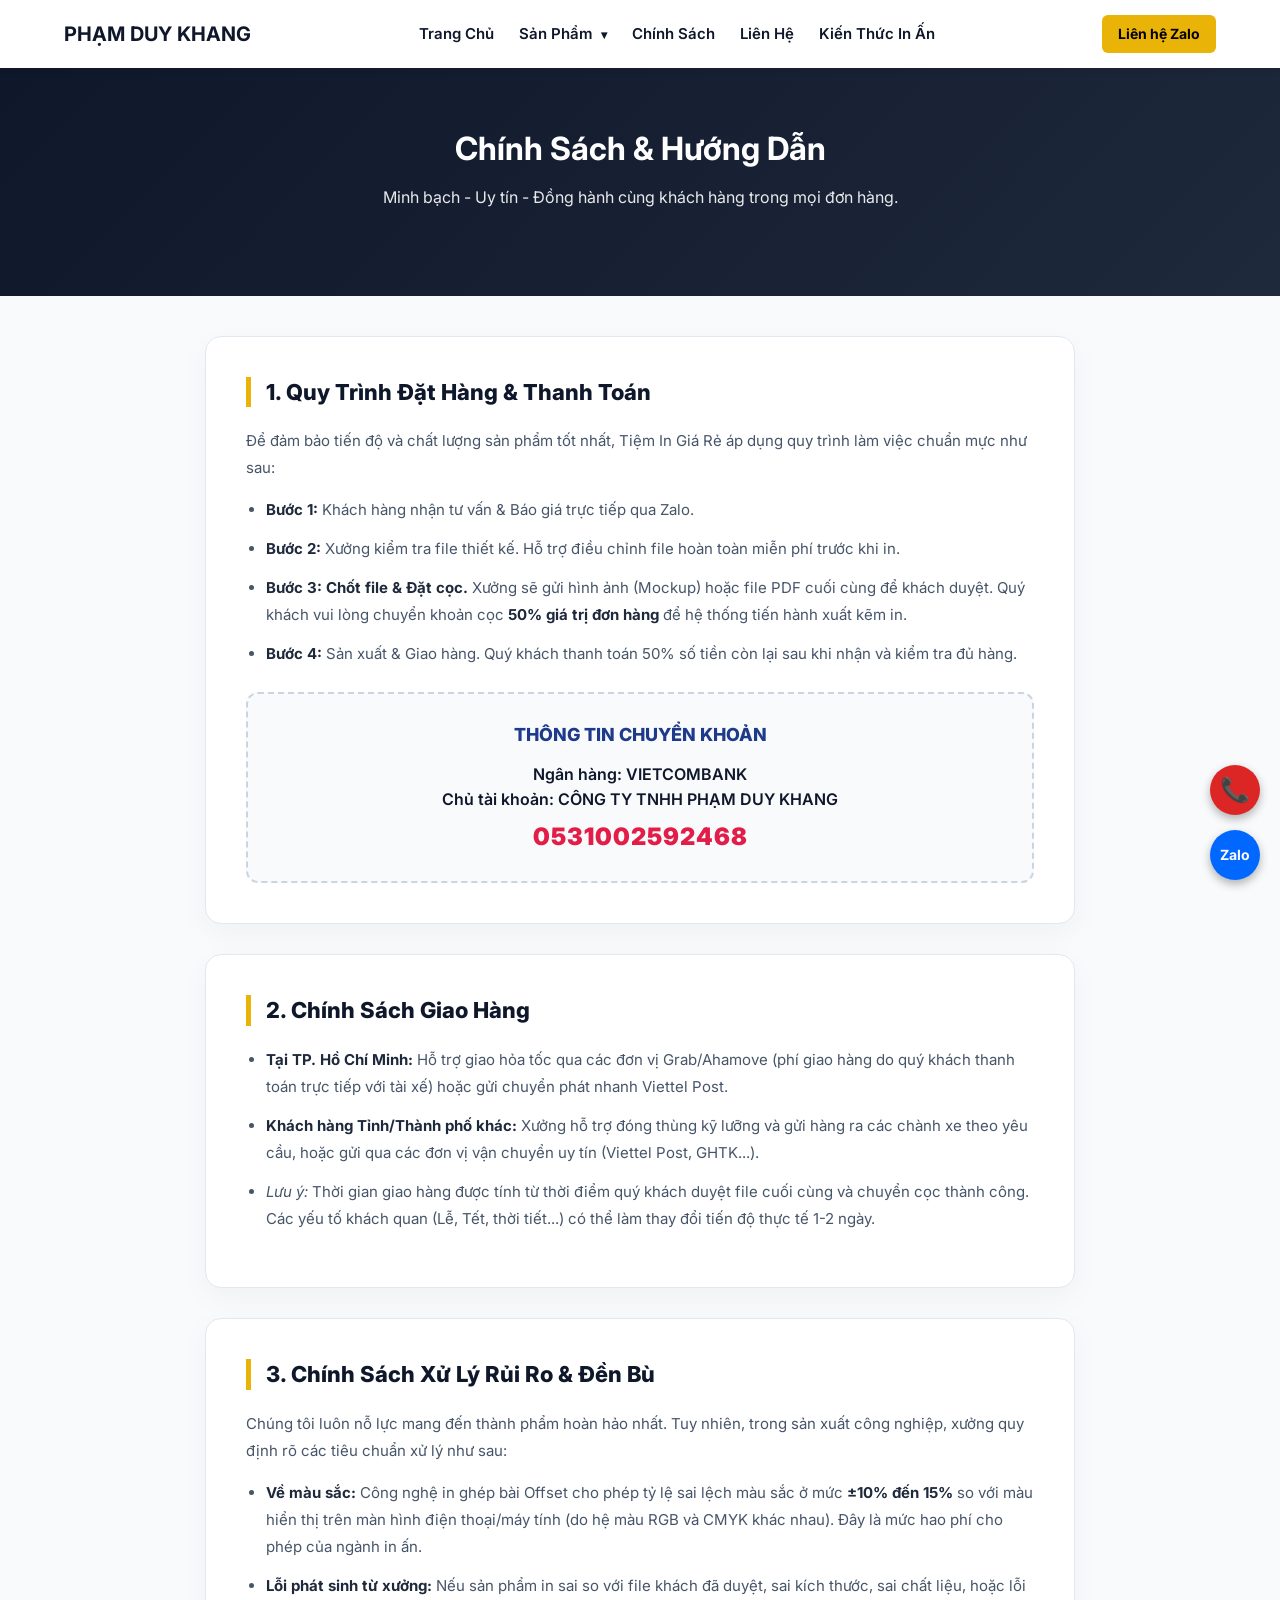
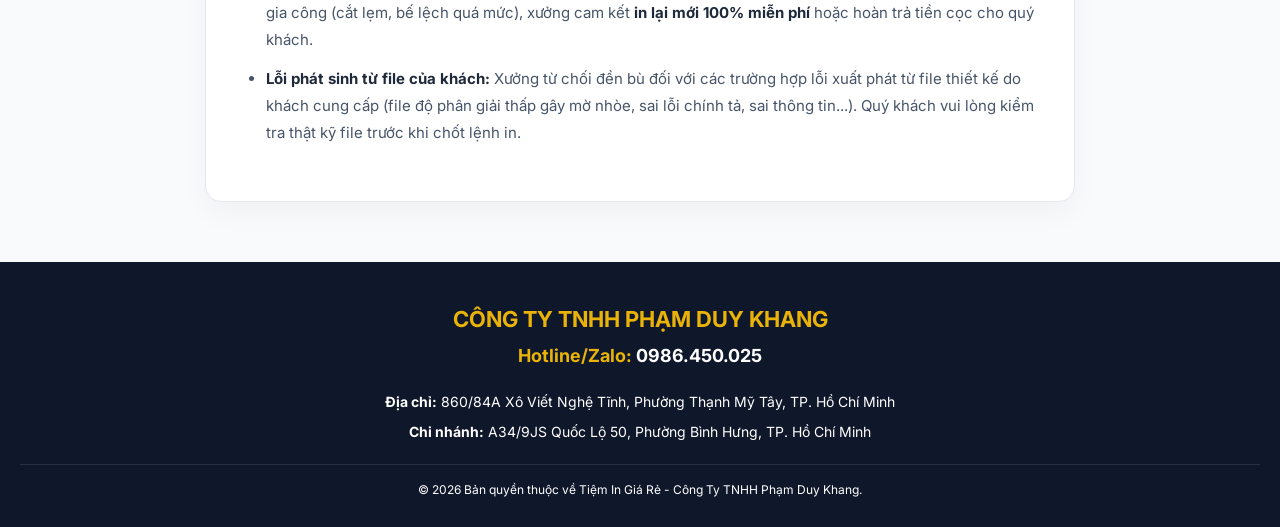
==== commit c8da8cc3: "Update chinh-sach.html" ====
--- a/chinh-sach.html
+++ b/chinh-sach.html
@@ -63,11 +63,11 @@
                 </ul>
                 
                 <div class="bank-box">
-                    <div class="bank-name">THÔNG TIN CHUYỂN KHOẢN DUY NHẤT</div>
+                    <div class="bank-name">THÔNG TIN CHUYỂN KHOẢN</div>
                     <div class="bank-details">
-                        Ngân hàng: [VIETCOMBANK]<br>
-                        Chủ tài khoản: [CÔNG TY TNHH PHẠM DUY KHANG]<br>
-                        <span class="bank-number">[0531002592468]</span>
+                        Ngân hàng: VIETCOMBANK<br>
+                        Chủ tài khoản: CÔNG TY TNHH PHẠM DUY KHANG<br>
+                        <span class="bank-number">0531002592468</span>
                     </div>
                 </div>
             </div>
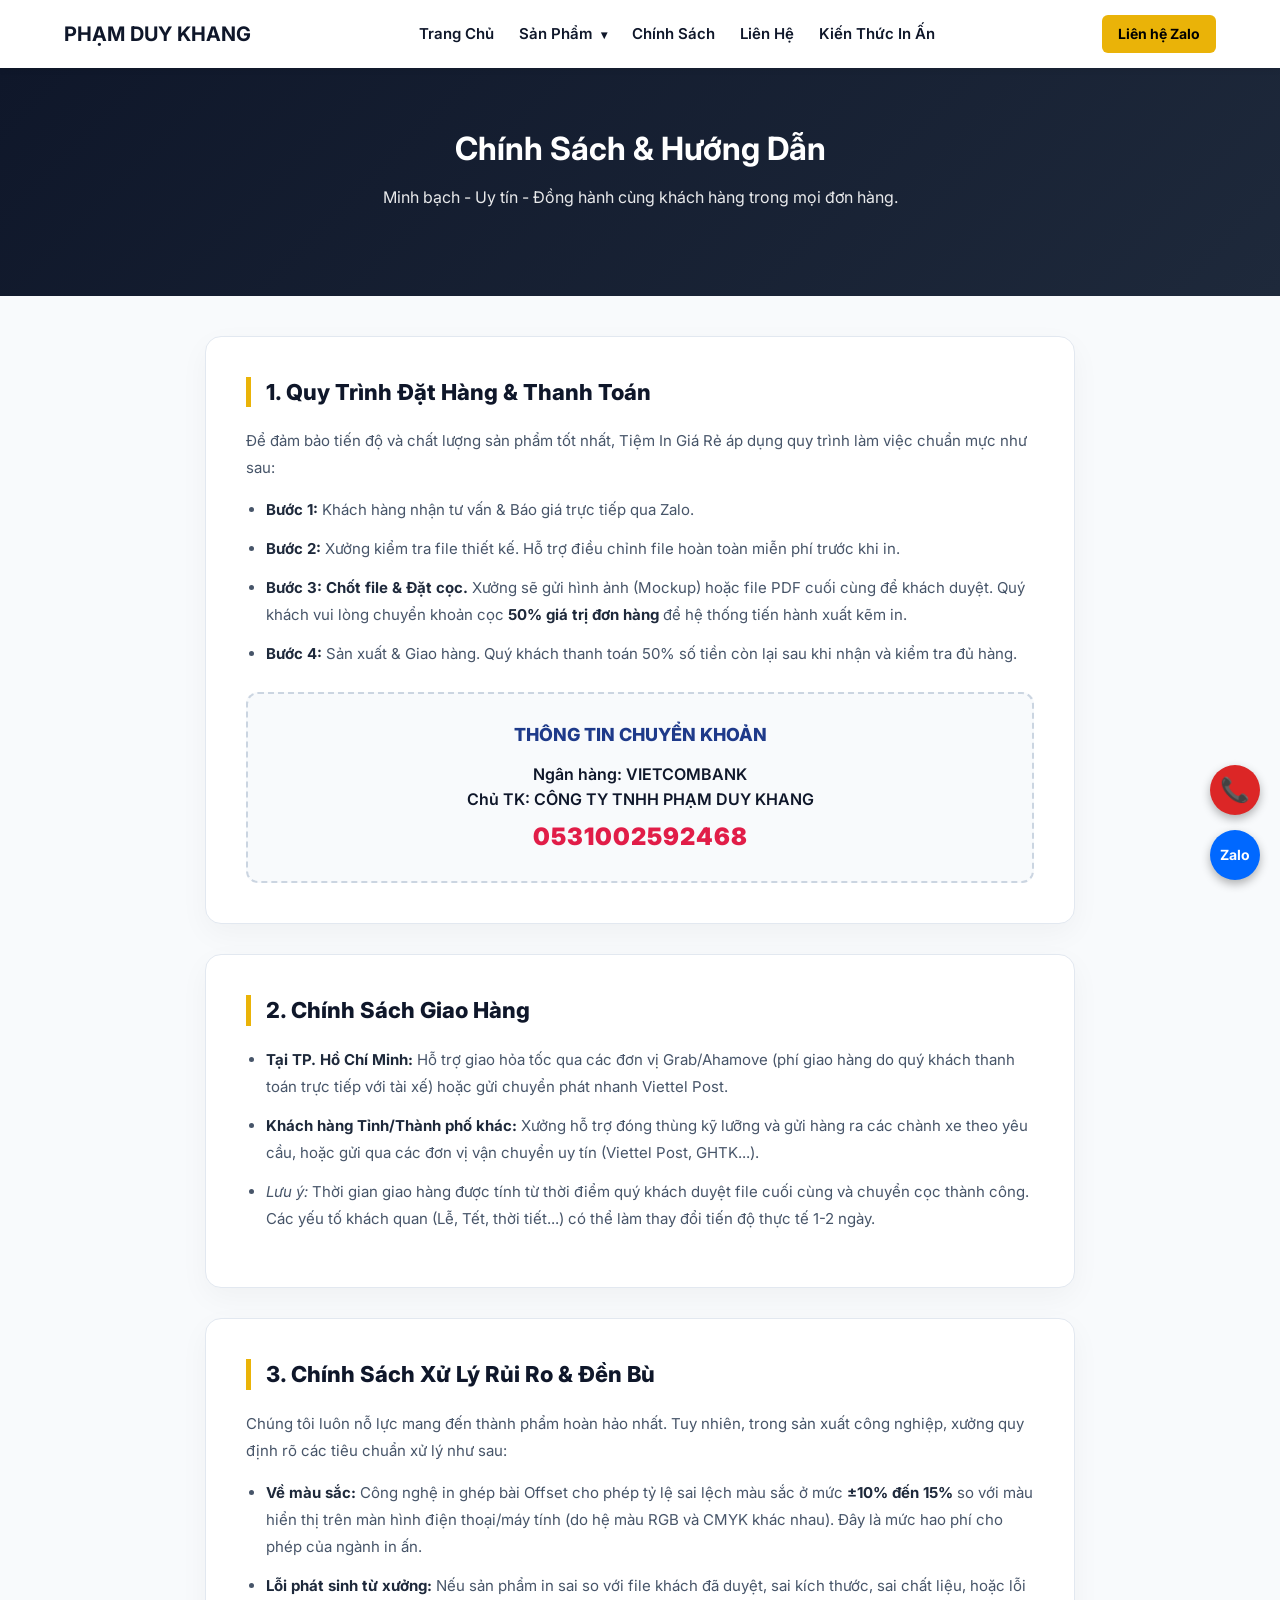
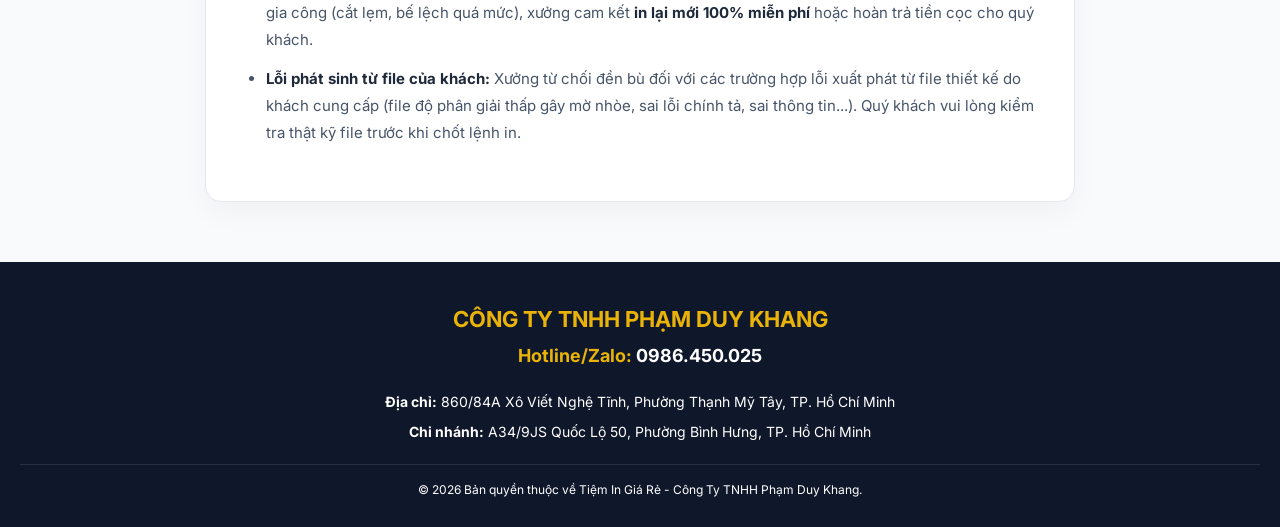
==== commit 50cb8cc1: "Update chinh-sach.html" ====
--- a/chinh-sach.html
+++ b/chinh-sach.html
@@ -30,11 +30,18 @@
         
         /* Tối ưu riêng cho điện thoại */
         @media (max-width: 768px) {
-            .policy-card { padding: 25px 20px; }
+            .policy-card { padding: 25px 15px; }
             .policy-title { font-size: 19px; }
-            .bank-number { font-size: 20px; }
+            .bank-box { padding: 20px 10px; }
+            
+            /* Cho phép tên tài khoản xuống dòng để không bị lọt ra ngoài khung */
+            .bank-details { font-size: 15px; white-space: normal; word-wrap: break-word; }
+            
+            /* Riêng số tài khoản thì cấm rớt dòng và thu nhỏ linh hoạt */
+            .bank-number { font-size: 6vw; white-space: nowrap; }
         }
     </style>
+
 </head>
 <body>
 
@@ -66,7 +73,7 @@
                     <div class="bank-name">THÔNG TIN CHUYỂN KHOẢN</div>
                     <div class="bank-details">
                         Ngân hàng: VIETCOMBANK<br>
-                        Chủ tài khoản: CÔNG TY TNHH PHẠM DUY KHANG<br>
+                        Chủ TK: CÔNG TY TNHH PHẠM DUY KHANG<br>
                         <span class="bank-number">0531002592468</span>
                     </div>
                 </div>
